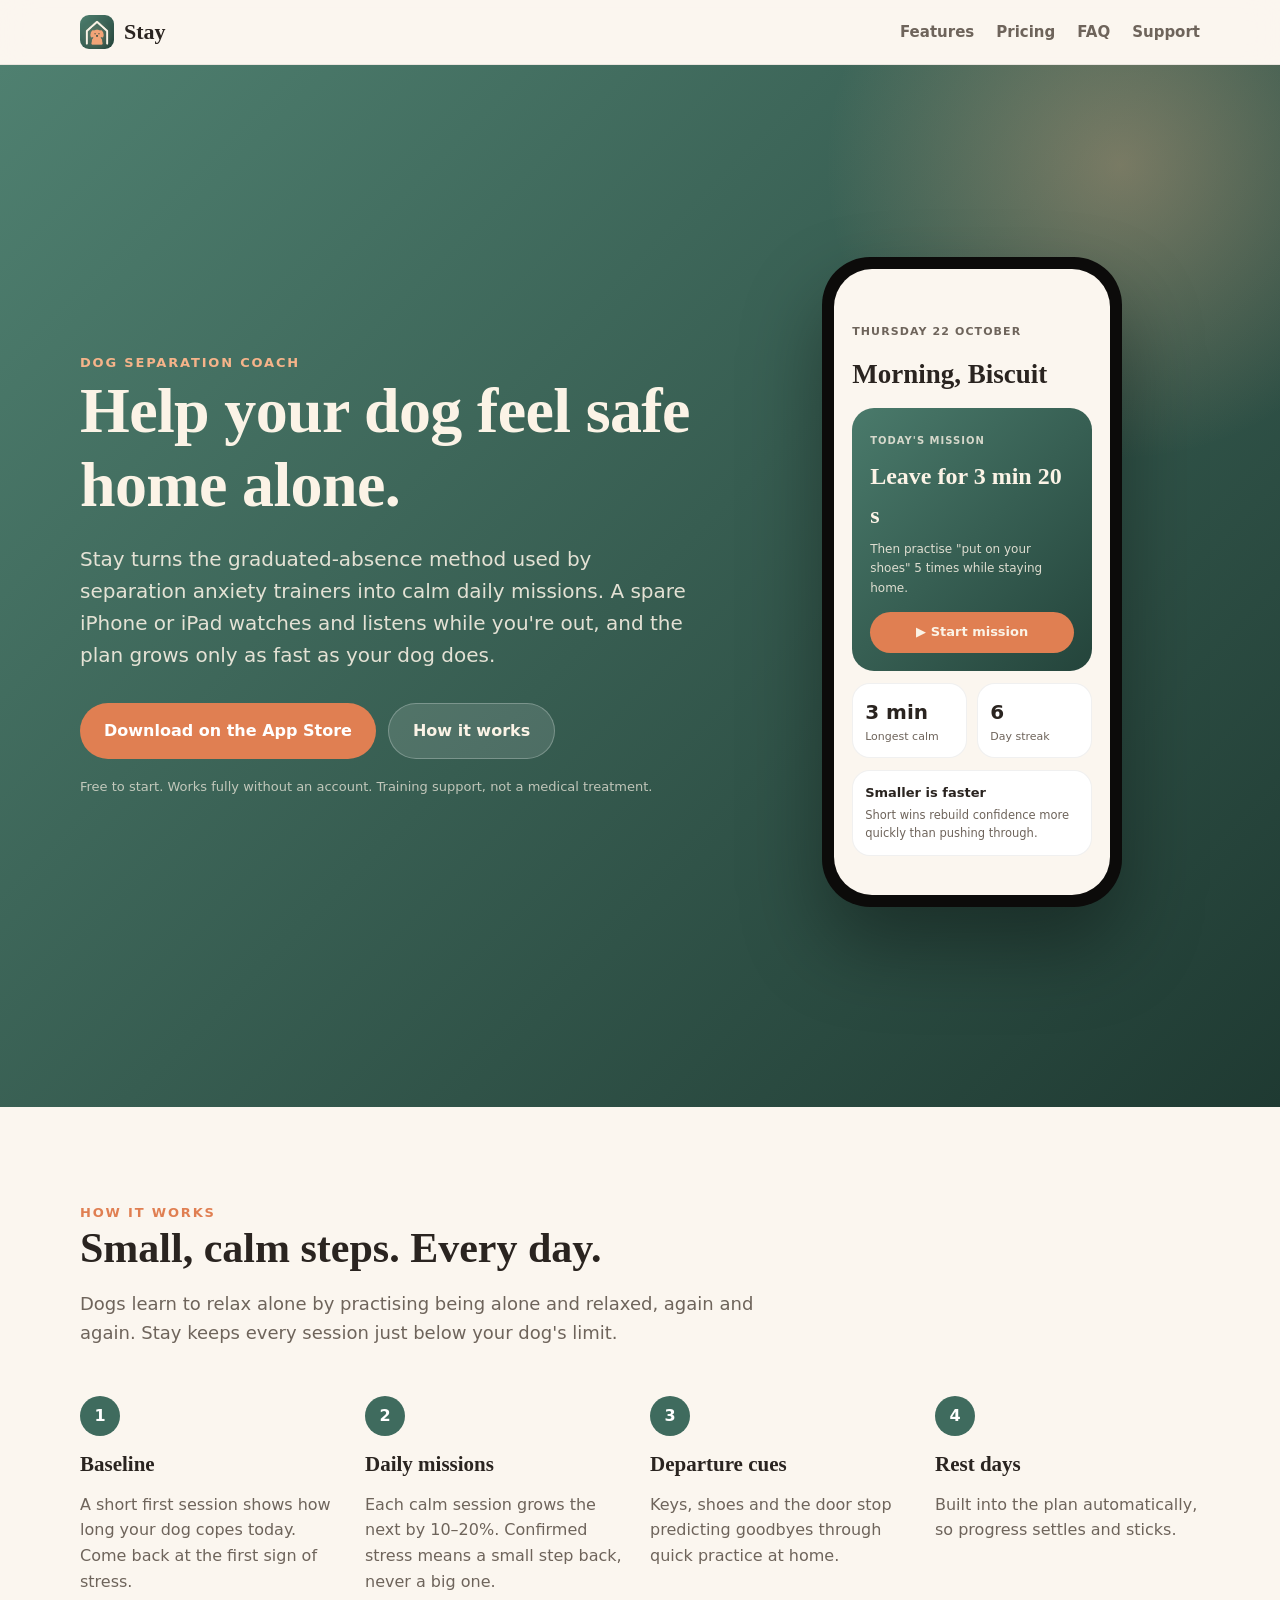
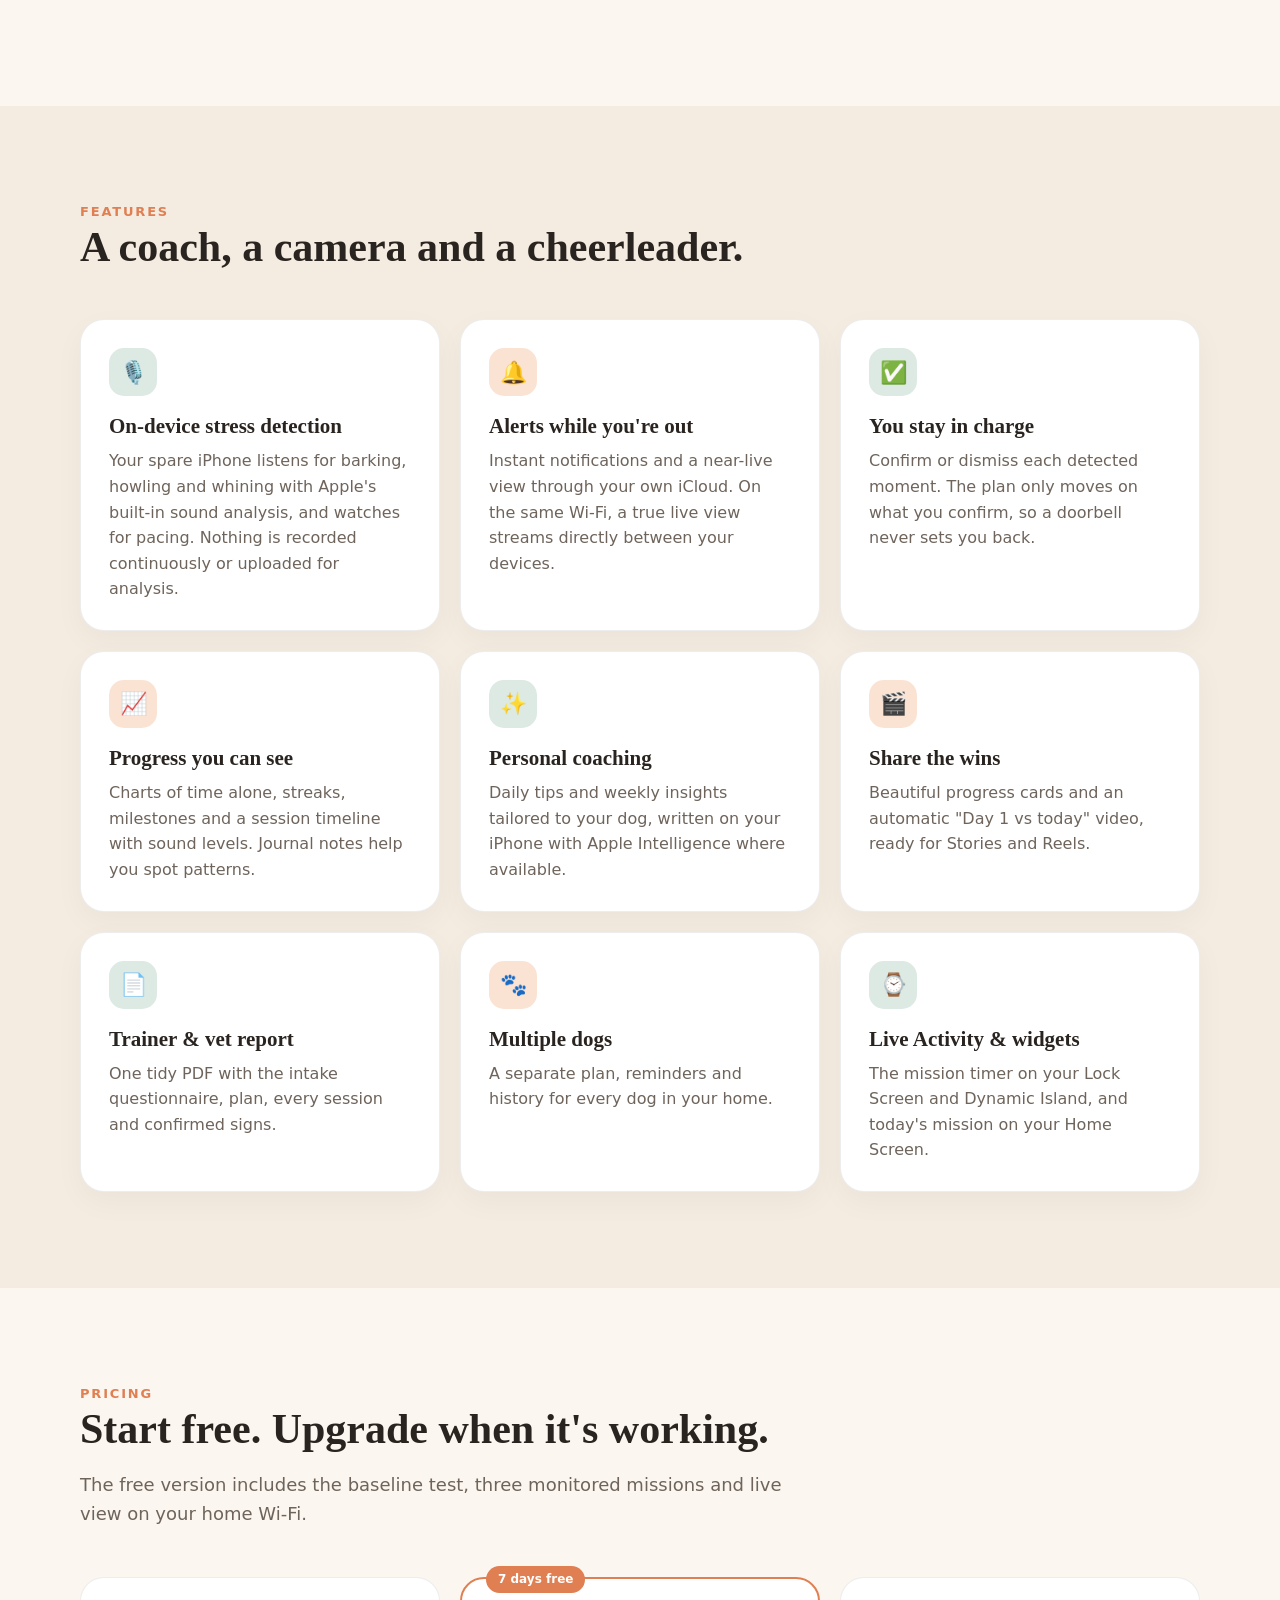
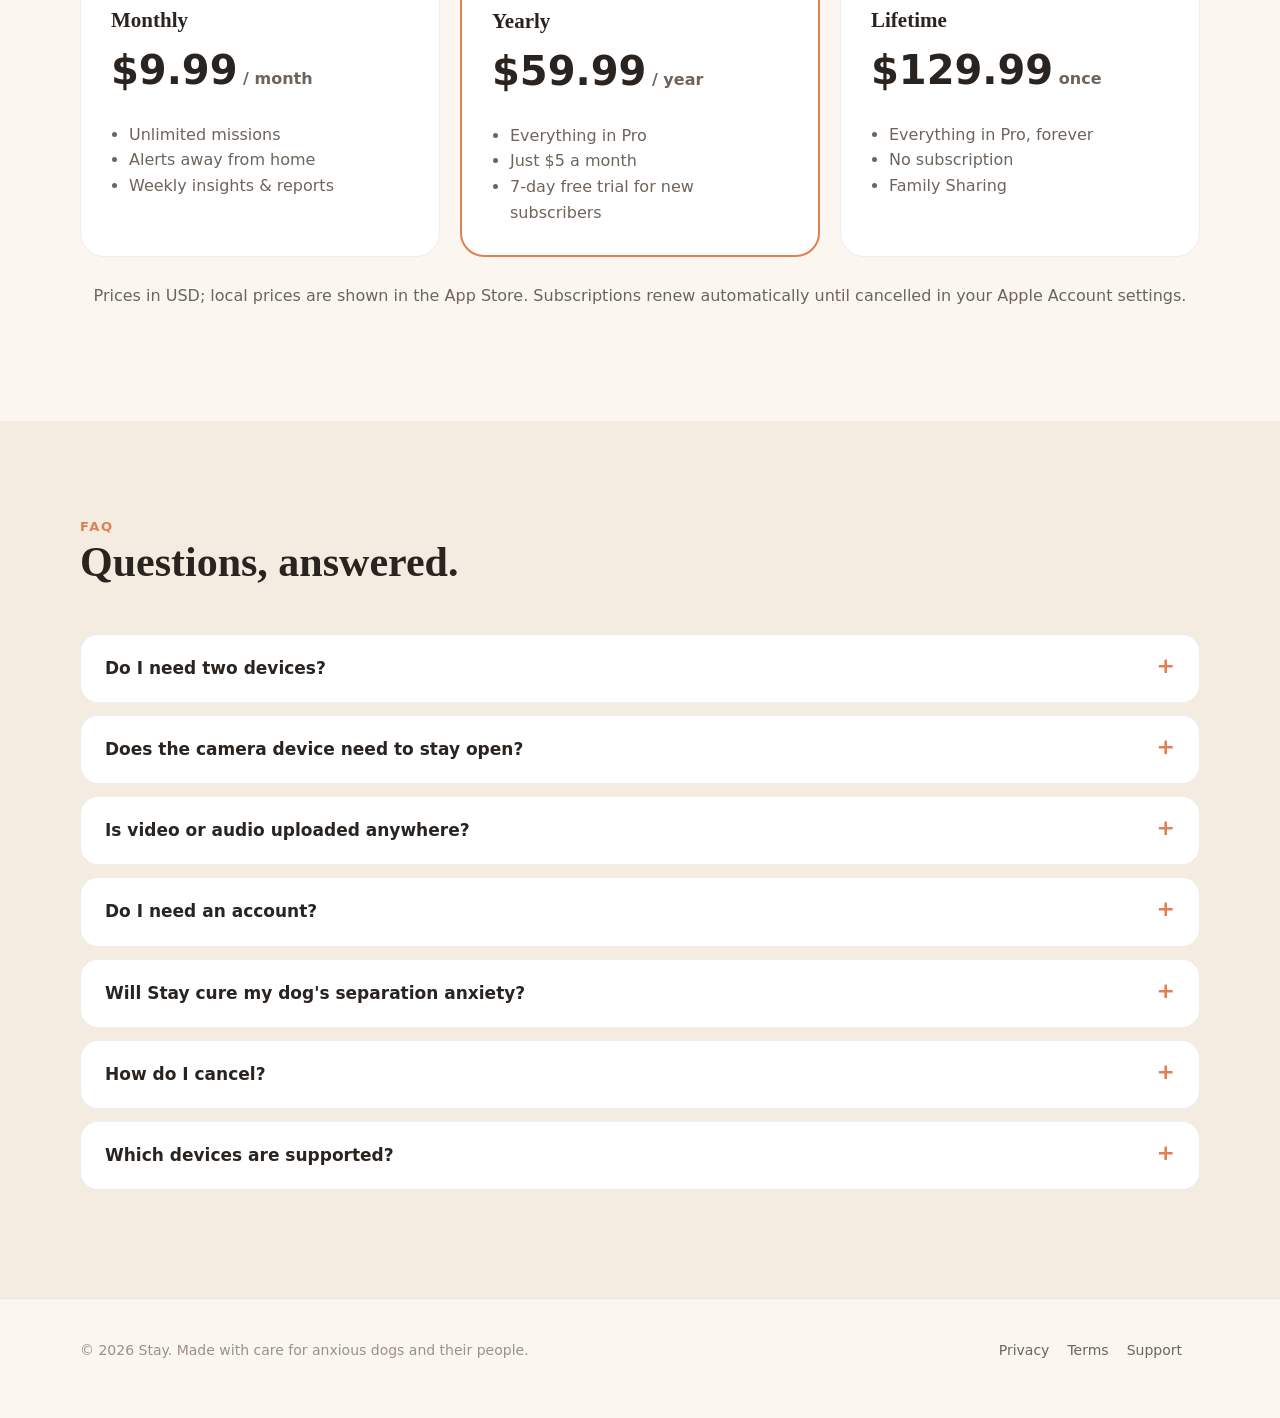
==== website/index.html @ cfc8e320 "Add website, README, tests, iCloud cleanup on unpair Co-Authored-By: Claude Opus 5.5 (1M context) <n" ====
<!doctype html>
<html lang="en">
<head>
  <meta charset="utf-8">
  <meta name="viewport" content="width=device-width, initial-scale=1">
  <title>Stay – Dog Separation Coach</title>
  <meta name="description" content="Stay is a calm, step-by-step home-alone coach for dogs with separation anxiety. A spare iPhone becomes your dog camera; daily missions grow at your dog's pace.">
  <meta property="og:title" content="Stay – Dog Separation Coach">
  <meta property="og:description" content="Daily missions, on-device stress detection and gentle alerts to help your dog feel safe home alone.">
  <meta property="og:image" content="assets/icon-512.png">
  <link rel="icon" href="assets/favicon-64.png">
  <link rel="apple-touch-icon" href="assets/icon-512.png">
  <link rel="stylesheet" href="assets/style.css">
</head>
<body>
  <header class="nav">
    <div class="wrap">
      <a class="brand" href="index.html"><img src="assets/icon-512.png" alt="">Stay</a>
      <nav>
        <a class="hide-sm" href="#features">Features</a>
        <a class="hide-sm" href="#pricing">Pricing</a>
        <a href="#faq">FAQ</a>
        <a href="support.html">Support</a>
      </nav>
    </div>
  </header>

  <main>
    <section class="hero">
      <div class="wrap">
        <div>
          <div class="eyebrow">Dog Separation Coach</div>
          <h1>Help your dog feel safe home alone.</h1>
          <p class="lead">Stay turns the graduated-absence method used by separation anxiety trainers into calm daily missions. A spare iPhone or iPad watches and listens while you're out, and the plan grows only as fast as your dog does.</p>
          <div class="cta-row">
            <a class="btn btn-primary" href="#pricing">Download on the App Store</a>
            <a class="btn btn-ghost" href="#how">How it works</a>
          </div>
          <p class="fine">Free to start. Works fully without an account. Training support, not a medical treatment.</p>
        </div>
        <div class="phone" aria-hidden="true">
          <div class="screen">
            <div class="date">Thursday 22 October</div>
            <div class="hi">Morning, Biscuit</div>
            <div class="mission">
              <small>Today's mission</small>
              <strong>Leave for 3 min 20 s</strong>
              <p>Then practise "put on your shoes" 5 times while staying home.</p>
              <span>▶ Start mission</span>
            </div>
            <div class="tiles">
              <div class="tile"><b>3 min</b>Longest calm</div>
              <div class="tile"><b>6</b>Day streak</div>
            </div>
            <div class="tip"><b>Smaller is faster</b>Short wins rebuild confidence more quickly than pushing through.</div>
          </div>
        </div>
      </div>
    </section>

    <section id="how">
      <div class="wrap">
        <div class="section-head">
          <div class="eyebrow">How it works</div>
          <h2>Small, calm steps. Every day.</h2>
          <p>Dogs learn to relax alone by practising being alone and relaxed, again and again. Stay keeps every session just below your dog's limit.</p>
        </div>
        <div class="steps">
          <div class="step"><h3>Baseline</h3><p>A short first session shows how long your dog copes today. Come back at the first sign of stress.</p></div>
          <div class="step"><h3>Daily missions</h3><p>Each calm session grows the next by 10–20%. Confirmed stress means a small step back, never a big one.</p></div>
          <div class="step"><h3>Departure cues</h3><p>Keys, shoes and the door stop predicting goodbyes through quick practice at home.</p></div>
          <div class="step"><h3>Rest days</h3><p>Built into the plan automatically, so progress settles and sticks.</p></div>
        </div>
      </div>
    </section>

    <section id="features" class="band">
      <div class="wrap">
        <div class="section-head">
          <div class="eyebrow">Features</div>
          <h2>A coach, a camera and a cheerleader.</h2>
        </div>
        <div class="grid-3">
          <div class="card"><div class="icon">🎙️</div><h3>On-device stress detection</h3><p>Your spare iPhone listens for barking, howling and whining with Apple's built-in sound analysis, and watches for pacing. Nothing is recorded continuously or uploaded for analysis.</p></div>
          <div class="card"><div class="icon warm">🔔</div><h3>Alerts while you're out</h3><p>Instant notifications and a near-live view through your own iCloud. On the same Wi-Fi, a true live view streams directly between your devices.</p></div>
          <div class="card"><div class="icon">✅</div><h3>You stay in charge</h3><p>Confirm or dismiss each detected moment. The plan only moves on what you confirm, so a doorbell never sets you back.</p></div>
          <div class="card"><div class="icon warm">📈</div><h3>Progress you can see</h3><p>Charts of time alone, streaks, milestones and a session timeline with sound levels. Journal notes help you spot patterns.</p></div>
          <div class="card"><div class="icon">✨</div><h3>Personal coaching</h3><p>Daily tips and weekly insights tailored to your dog, written on your iPhone with Apple Intelligence where available.</p></div>
          <div class="card"><div class="icon warm">🎬</div><h3>Share the wins</h3><p>Beautiful progress cards and an automatic "Day 1 vs today" video, ready for Stories and Reels.</p></div>
          <div class="card"><div class="icon">📄</div><h3>Trainer &amp; vet report</h3><p>One tidy PDF with the intake questionnaire, plan, every session and confirmed signs.</p></div>
          <div class="card"><div class="icon warm">🐾</div><h3>Multiple dogs</h3><p>A separate plan, reminders and history for every dog in your home.</p></div>
          <div class="card"><div class="icon">⌚️</div><h3>Live Activity &amp; widgets</h3><p>The mission timer on your Lock Screen and Dynamic Island, and today's mission on your Home Screen.</p></div>
        </div>
      </div>
    </section>

    <section id="pricing">
      <div class="wrap">
        <div class="section-head">
          <div class="eyebrow">Pricing</div>
          <h2>Start free. Upgrade when it's working.</h2>
          <p>The free version includes the baseline test, three monitored missions and live view on your home Wi-Fi.</p>
        </div>
        <div class="plans">
          <div class="plan"><h3>Monthly</h3><div class="price">$9.99<small> / month</small></div><ul><li>Unlimited missions</li><li>Alerts away from home</li><li>Weekly insights &amp; reports</li></ul></div>
          <div class="plan best"><span class="badge">7 days free</span><h3>Yearly</h3><div class="price">$59.99<small> / year</small></div><ul><li>Everything in Pro</li><li>Just $5 a month</li><li>7-day free trial for new subscribers</li></ul></div>
          <div class="plan"><h3>Lifetime</h3><div class="price">$129.99<small> once</small></div><ul><li>Everything in Pro, forever</li><li>No subscription</li><li>Family Sharing</li></ul></div>
        </div>
        <p class="free-note">Prices in USD; local prices are shown in the App Store. Subscriptions renew automatically until cancelled in your Apple Account settings.</p>
      </div>
    </section>

    <section id="faq" class="band">
      <div class="wrap">
        <div class="section-head"><div class="eyebrow">FAQ</div><h2>Questions, answered.</h2></div>
        <details><summary>Do I need two devices?</summary><p>Stay works best with your own phone plus a spare iPhone or iPad left at home as the dog camera. With one device you can still run missions, use the timer and note what you see when you come back.</p></details>
        <details><summary>Does the camera device need to stay open?</summary><p>Yes. iOS only lets apps use the camera while they're on screen. Stay dims the screen, keeps the device awake and suggests Guided Access and keeping it plugged in.</p></details>
        <details><summary>Is video or audio uploaded anywhere?</summary><p>Sound and movement are analysed on the camera device. Stay never records continuously. To give you alerts away from home, small snapshots and event details are stored in your own iCloud (CloudKit) and removed after your phone receives them. We never see them.</p></details>
        <details><summary>Do I need an account?</summary><p>No. Stay works without any sign-up. Remote alerts use the iCloud account already on your devices.</p></details>
        <details><summary>Will Stay cure my dog's separation anxiety?</summary><p>Stay is training support based on graduated-absence methods. It doesn't diagnose or treat any condition. Many dogs improve with patient practice; if your dog is very distressed, has hurt themselves, or isn't improving, please talk to your vet or a certified separation anxiety trainer.</p></details>
        <details><summary>How do I cancel?</summary><p>Open Settings on your iPhone, tap your name, then Subscriptions, and choose Stay. You can also tap "Manage subscription" inside Stay's settings.</p></details>
        <details><summary>Which devices are supported?</summary><p>iPhone and iPad with iOS 17 or later. Apple Intelligence coaching needs a compatible device on iOS 26 or later; everyone else gets the built-in coach.</p></details>
      </div>
    </section>
  </main>

  <footer>
    <div class="wrap">
      <div>© <span id="year">2026</span> Stay. Made with care for anxious dogs and their people.</div>
      <div><a href="privacy.html">Privacy</a><a href="terms.html">Terms</a><a href="support.html">Support</a></div>
    </div>
  </footer>
  <script>document.getElementById("year").textContent = new Date().getFullYear();</script>
</body>
</html>
---- website/assets/style.css ----
:root {
  --ink: #2a2420;
  --ink-2: #6e645b;
  --ink-3: #9c9187;
  --canvas: #fbf6ef;
  --surface: #ffffff;
  --raised: #f4ece1;
  --sage: #3f6b5e;
  --sage-deep: #24443b;
  --sage-soft: #dde9e3;
  --apricot: #e07f52;
  --apricot-soft: #fbe3d4;
  --cream: #fbf3e6;
  --line: rgba(0, 0, 0, 0.07);
  --radius: 24px;
  --serif: "New York", "Iowan Old Style", "Palatino Linotype", Georgia, serif;
  --sans: ui-rounded, "SF Pro Rounded", -apple-system, BlinkMacSystemFont, "Segoe UI", system-ui, sans-serif;
}

@media (prefers-color-scheme: dark) {
  :root {
    --ink: #f4ede4;
    --ink-2: #b9aea2;
    --ink-3: #857b71;
    --canvas: #14120f;
    --surface: #211d19;
    --raised: #2b2621;
    --sage: #86b9a8;
    --sage-soft: #23352f;
    --apricot: #f2a477;
    --apricot-soft: #3b2a20;
    --line: rgba(255, 255, 255, 0.1);
  }
}

* { box-sizing: border-box; }
html { scroll-behavior: smooth; }
body {
  margin: 0;
  font-family: var(--sans);
  color: var(--ink);
  background: var(--canvas);
  line-height: 1.6;
  -webkit-font-smoothing: antialiased;
}
img { max-width: 100%; display: block; }
a { color: var(--sage); }
.wrap { width: min(1120px, 100% - 40px); margin: 0 auto; }

/* Nav */
.nav { position: sticky; top: 0; z-index: 10; backdrop-filter: saturate(1.4) blur(16px); background: color-mix(in srgb, var(--canvas) 82%, transparent); border-bottom: 1px solid var(--line); }
.nav .wrap { display: flex; align-items: center; justify-content: space-between; height: 64px; }
.brand { display: flex; align-items: center; gap: 10px; text-decoration: none; color: var(--ink); font-family: var(--serif); font-size: 22px; font-weight: 600; }
.brand img { width: 34px; height: 34px; border-radius: 9px; }
.nav nav { display: flex; gap: 22px; }
.nav nav a { color: var(--ink-2); text-decoration: none; font-weight: 600; font-size: 15px; }
.nav nav a:hover { color: var(--ink); }
@media (max-width: 640px) { .nav nav a.hide-sm { display: none; } }

/* Buttons */
.btn { display: inline-flex; align-items: center; gap: 8px; padding: 14px 24px; border-radius: 999px; font-weight: 700; text-decoration: none; transition: transform .15s ease; }
.btn:hover { transform: translateY(-1px); }
.btn-primary { background: var(--apricot); color: #fff; }
.btn-ghost { background: rgba(255,255,255,.12); color: var(--cream); border: 1px solid rgba(255,255,255,.25); }

/* Hero */
.hero { background: linear-gradient(135deg, #4f8070, #1f3a32); color: var(--cream); position: relative; overflow: hidden; }
.hero::after { content: ""; position: absolute; width: 640px; height: 640px; right: -160px; top: -220px; background: radial-gradient(circle, rgba(246,180,138,.35), transparent 65%); }
.hero .wrap { display: grid; grid-template-columns: 1.15fr .85fr; gap: 48px; align-items: center; padding: 96px 0 104px; position: relative; z-index: 1; }
.eyebrow { text-transform: uppercase; letter-spacing: .14em; font-size: 13px; font-weight: 800; color: var(--apricot); }
.hero .eyebrow { color: #f6b48a; }
h1, h2, h3 { font-family: var(--serif); font-weight: 600; line-height: 1.15; margin: 0; }
h1 { font-size: clamp(40px, 6vw, 64px); letter-spacing: -.01em; }
h2 { font-size: clamp(30px, 4vw, 42px); }
h3 { font-size: 21px; }
.lead { font-size: 20px; opacity: .88; max-width: 34em; margin: 22px 0 32px; }
.cta-row { display: flex; gap: 12px; flex-wrap: wrap; }
.fine { font-size: 13px; opacity: .7; margin-top: 18px; }

/* Phone mock */
.phone { width: 300px; margin: 0 auto; aspect-ratio: 9 / 19.5; border-radius: 48px; background: #0c0b0a; padding: 12px; box-shadow: 0 40px 80px rgba(0,0,0,.35); }
.screen { height: 100%; border-radius: 38px; background: #fbf6ef; color: #2a2420; padding: 54px 18px 18px; display: flex; flex-direction: column; gap: 12px; overflow: hidden; }
.screen .date { font-size: 11px; font-weight: 800; letter-spacing: .1em; text-transform: uppercase; color: #6e645b; }
.screen .hi { font-family: var(--serif); font-size: 27px; font-weight: 600; }
.mission { background: linear-gradient(135deg, #4a7a6b, #24443b); color: var(--cream); border-radius: 22px; padding: 18px; }
.mission small { font-size: 10px; font-weight: 800; letter-spacing: .1em; text-transform: uppercase; opacity: .8; }
.mission strong { display: block; font-family: var(--serif); font-size: 24px; margin: 6px 0; }
.mission p { margin: 0 0 14px; font-size: 12px; opacity: .85; }
.mission span { display: block; text-align: center; background: #e07f52; border-radius: 999px; padding: 10px; font-weight: 800; font-size: 13px; }
.tiles { display: grid; grid-template-columns: 1fr 1fr; gap: 10px; }
.tile { background: #fff; border-radius: 18px; padding: 12px; font-size: 11px; color: #6e645b; border: 1px solid rgba(0,0,0,.06); }
.tile b { display: block; font-size: 20px; color: #2a2420; }
.tip { background: #fff; border-radius: 18px; padding: 12px; font-size: 11.5px; color: #6e645b; border: 1px solid rgba(0,0,0,.06); }
.tip b { color: #2a2420; display: block; font-size: 13px; margin-bottom: 2px; }

/* Sections */
section { padding: 96px 0; }
.section-head { max-width: 720px; margin-bottom: 48px; }
.section-head p { color: var(--ink-2); font-size: 18px; }
.grid-3 { display: grid; grid-template-columns: repeat(3, 1fr); gap: 20px; }
.card { background: var(--surface); border: 1px solid var(--line); border-radius: var(--radius); padding: 28px; box-shadow: 0 10px 30px rgba(0,0,0,.04); }
.card p { color: var(--ink-2); margin: 10px 0 0; }
.icon { width: 48px; height: 48px; border-radius: 15px; background: var(--sage-soft); color: var(--sage); display: grid; place-items: center; font-size: 22px; margin-bottom: 18px; }
.icon.warm { background: var(--apricot-soft); color: var(--apricot); }

.steps { counter-reset: step; display: grid; grid-template-columns: repeat(4, 1fr); gap: 20px; }
.step { position: relative; padding-top: 56px; }
.step::before { counter-increment: step; content: counter(step); position: absolute; top: 0; left: 0; width: 40px; height: 40px; border-radius: 50%; background: var(--sage); color: #fff; display: grid; place-items: center; font-weight: 800; }
.step p { color: var(--ink-2); }

.band { background: var(--raised); }

/* Pricing */
.plans { display: grid; grid-template-columns: repeat(3, 1fr); gap: 20px; }
.plan { background: var(--surface); border: 1px solid var(--line); border-radius: var(--radius); padding: 30px; display: flex; flex-direction: column; gap: 6px; }
.plan.best { border: 2px solid var(--apricot); position: relative; }
.plan .badge { position: absolute; top: -13px; left: 24px; background: var(--apricot); color: #fff; font-size: 12px; font-weight: 800; padding: 4px 12px; border-radius: 999px; }
.price { font-size: 40px; font-weight: 800; }
.price small { font-size: 16px; color: var(--ink-2); font-weight: 600; }
.plan ul { padding-left: 18px; color: var(--ink-2); margin: 14px 0 0; }
.free-note { margin-top: 26px; color: var(--ink-2); text-align: center; }

/* FAQ */
details { background: var(--surface); border: 1px solid var(--line); border-radius: 18px; padding: 20px 24px; margin-bottom: 12px; }
summary { cursor: pointer; font-weight: 700; font-size: 17px; list-style: none; display: flex; justify-content: space-between; gap: 16px; }
summary::after { content: "+"; color: var(--apricot); font-size: 22px; line-height: 1; }
details[open] summary::after { content: "–"; }
details p { color: var(--ink-2); margin: 12px 0 0; }

/* Legal pages */
.doc { max-width: 760px; padding: 64px 0 96px; }
.doc h1 { font-size: clamp(34px, 5vw, 48px); margin-bottom: 8px; }
.doc h2 { font-size: 24px; margin: 40px 0 10px; }
.doc p, .doc li { color: var(--ink-2); }
.doc .updated { color: var(--ink-3); margin-bottom: 32px; }
.callout { background: var(--sage-soft); border-radius: 18px; padding: 18px 22px; color: var(--ink); }

/* Footer */
footer { border-top: 1px solid var(--line); padding: 40px 0 56px; color: var(--ink-3); font-size: 14px; }
footer .wrap { display: flex; justify-content: space-between; gap: 24px; flex-wrap: wrap; }
footer a { color: var(--ink-2); text-decoration: none; margin-right: 18px; }

@media (max-width: 900px) {
  .hero .wrap { grid-template-columns: 1fr; padding: 64px 0 72px; }
  .grid-3, .plans { grid-template-columns: 1fr; }
  .steps { grid-template-columns: 1fr 1fr; }
  section { padding: 64px 0; }
}
@media (max-width: 520px) { .steps { grid-template-columns: 1fr; } .phone { width: 260px; } }
@media (prefers-reduced-motion: reduce) { html { scroll-behavior: auto; } .btn { transition: none; } }
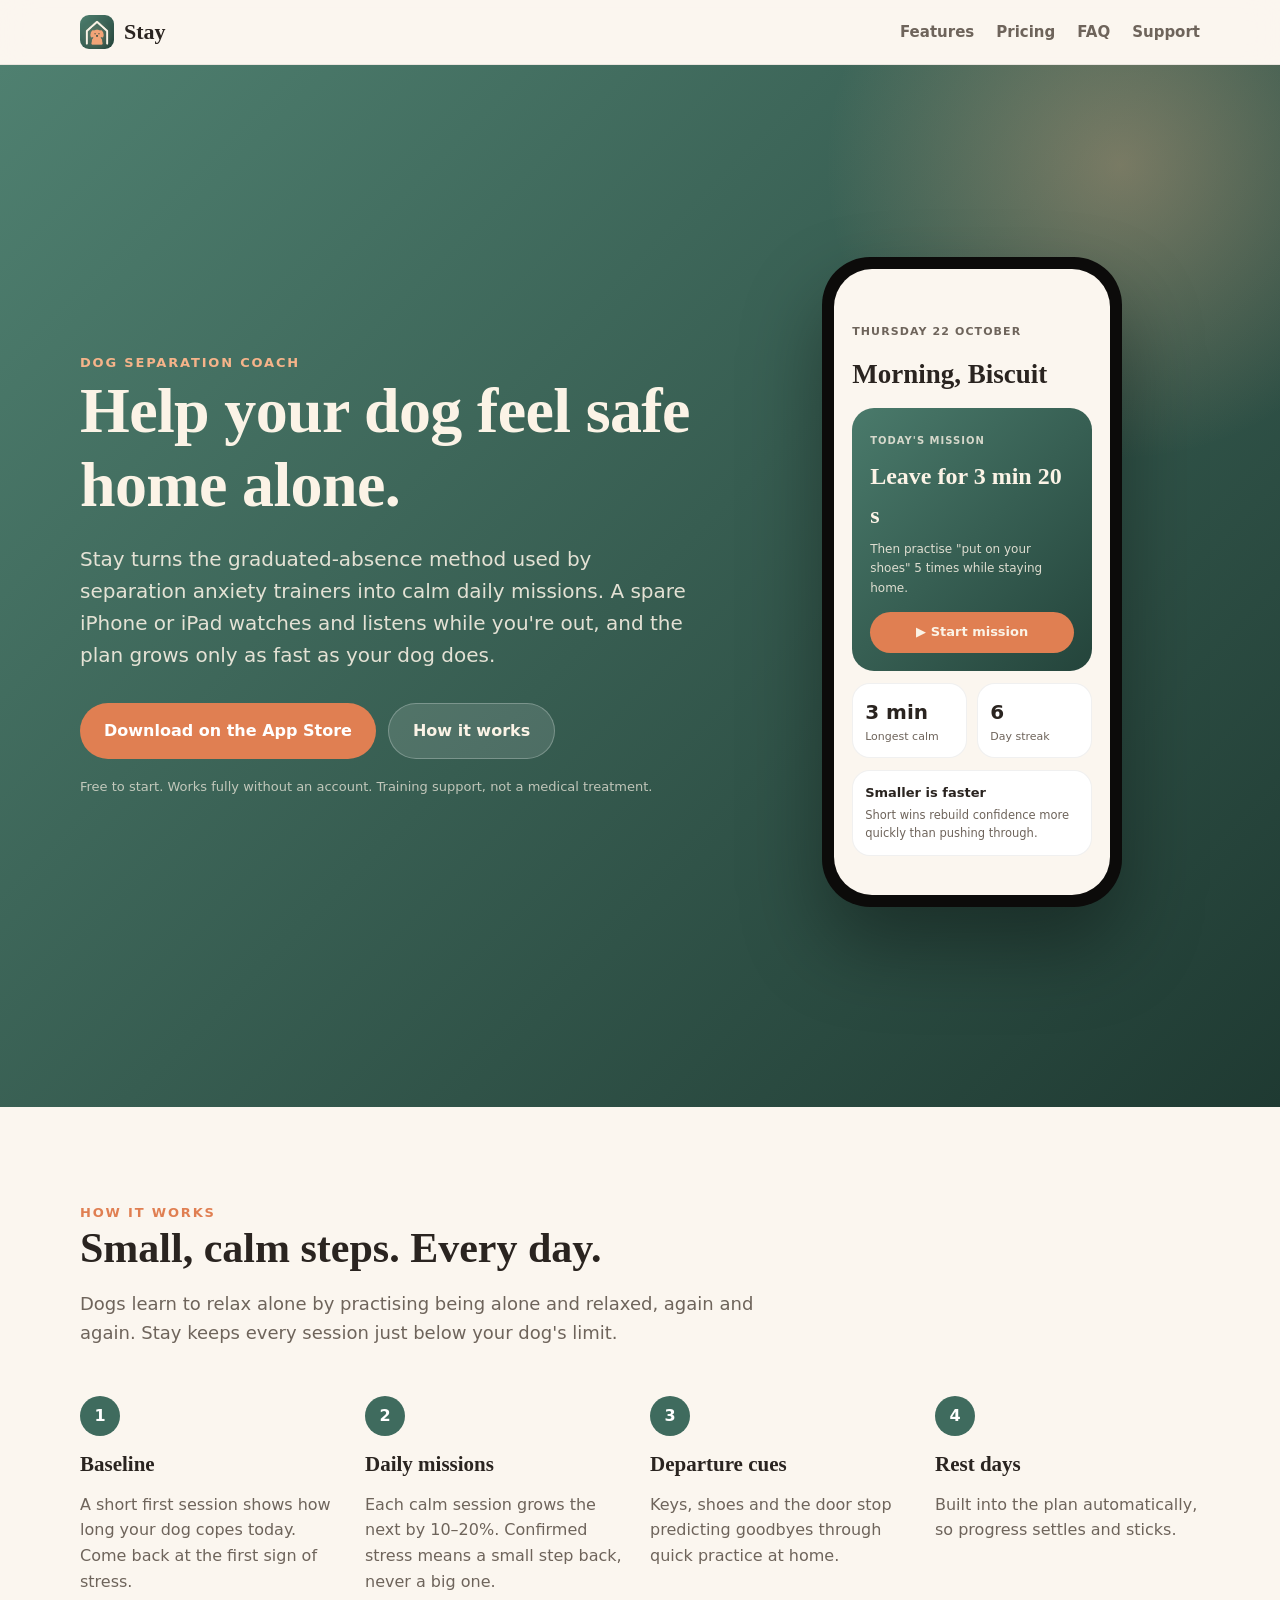
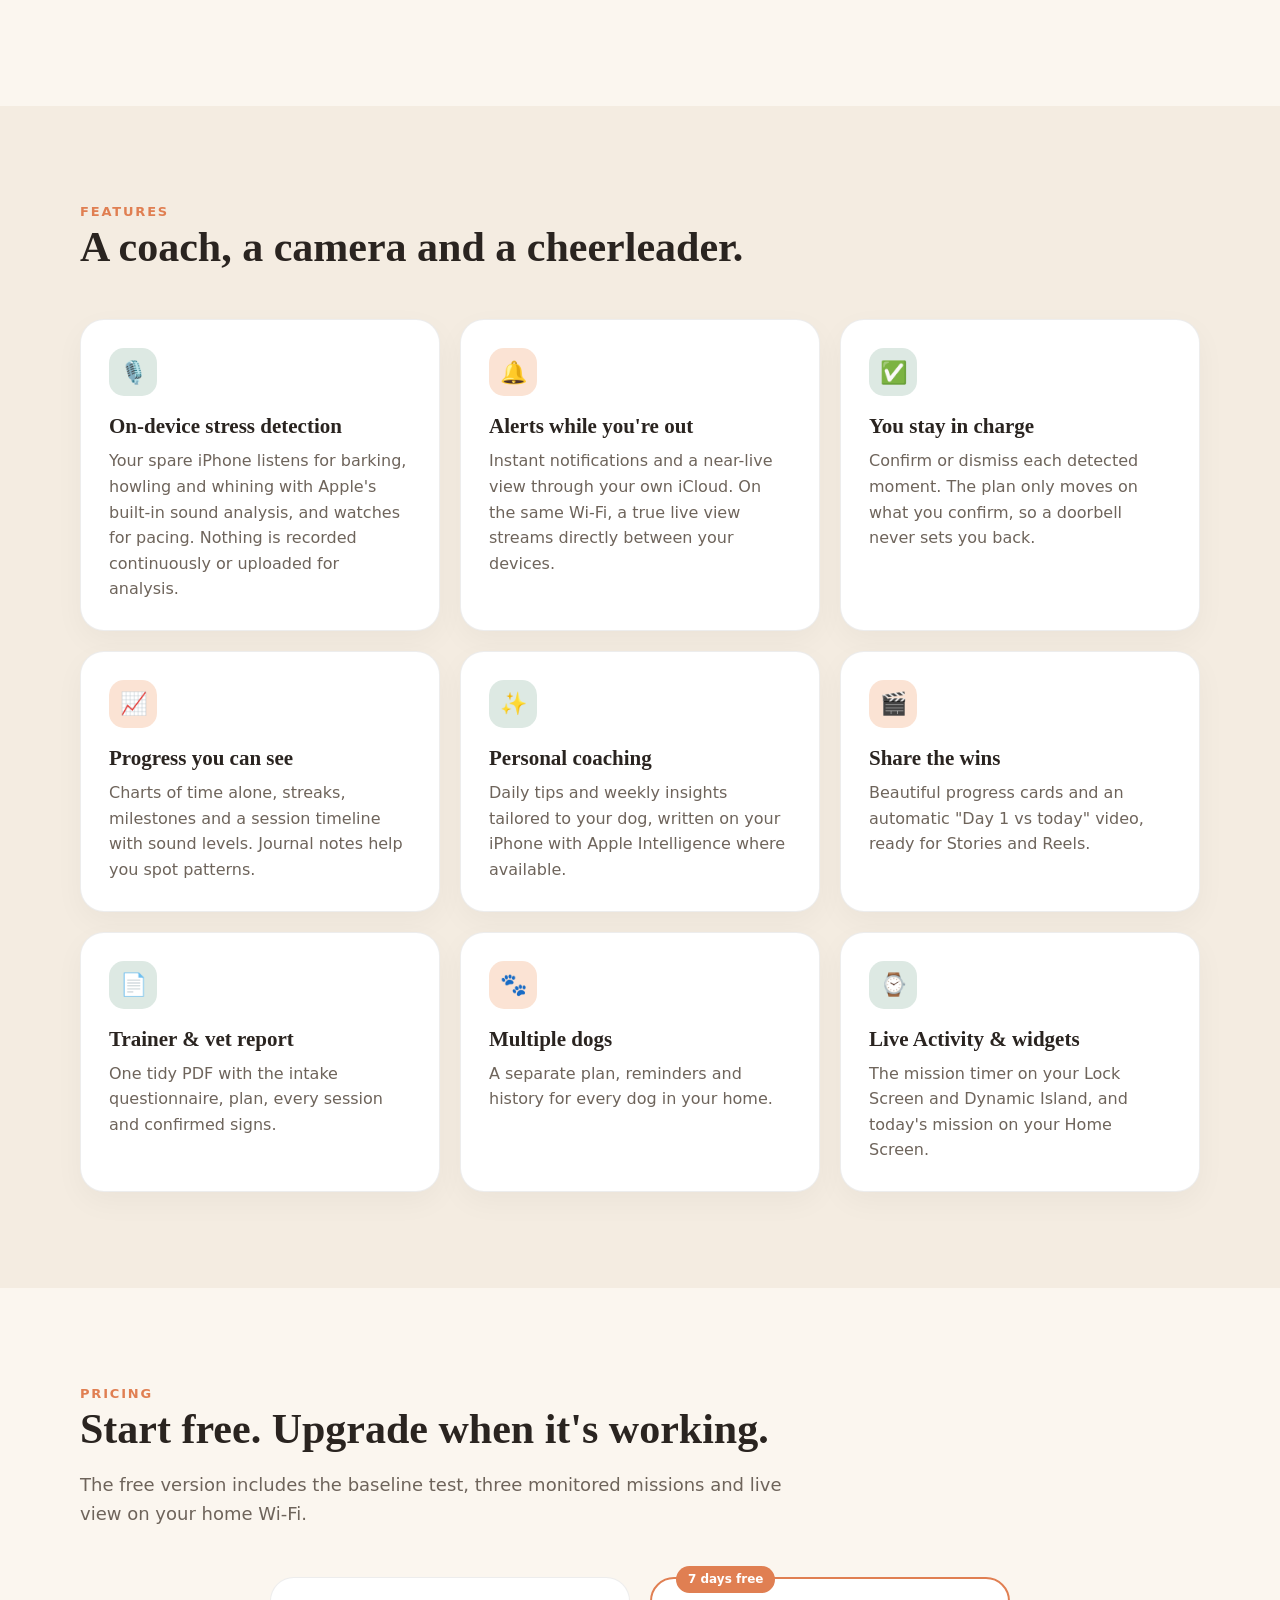
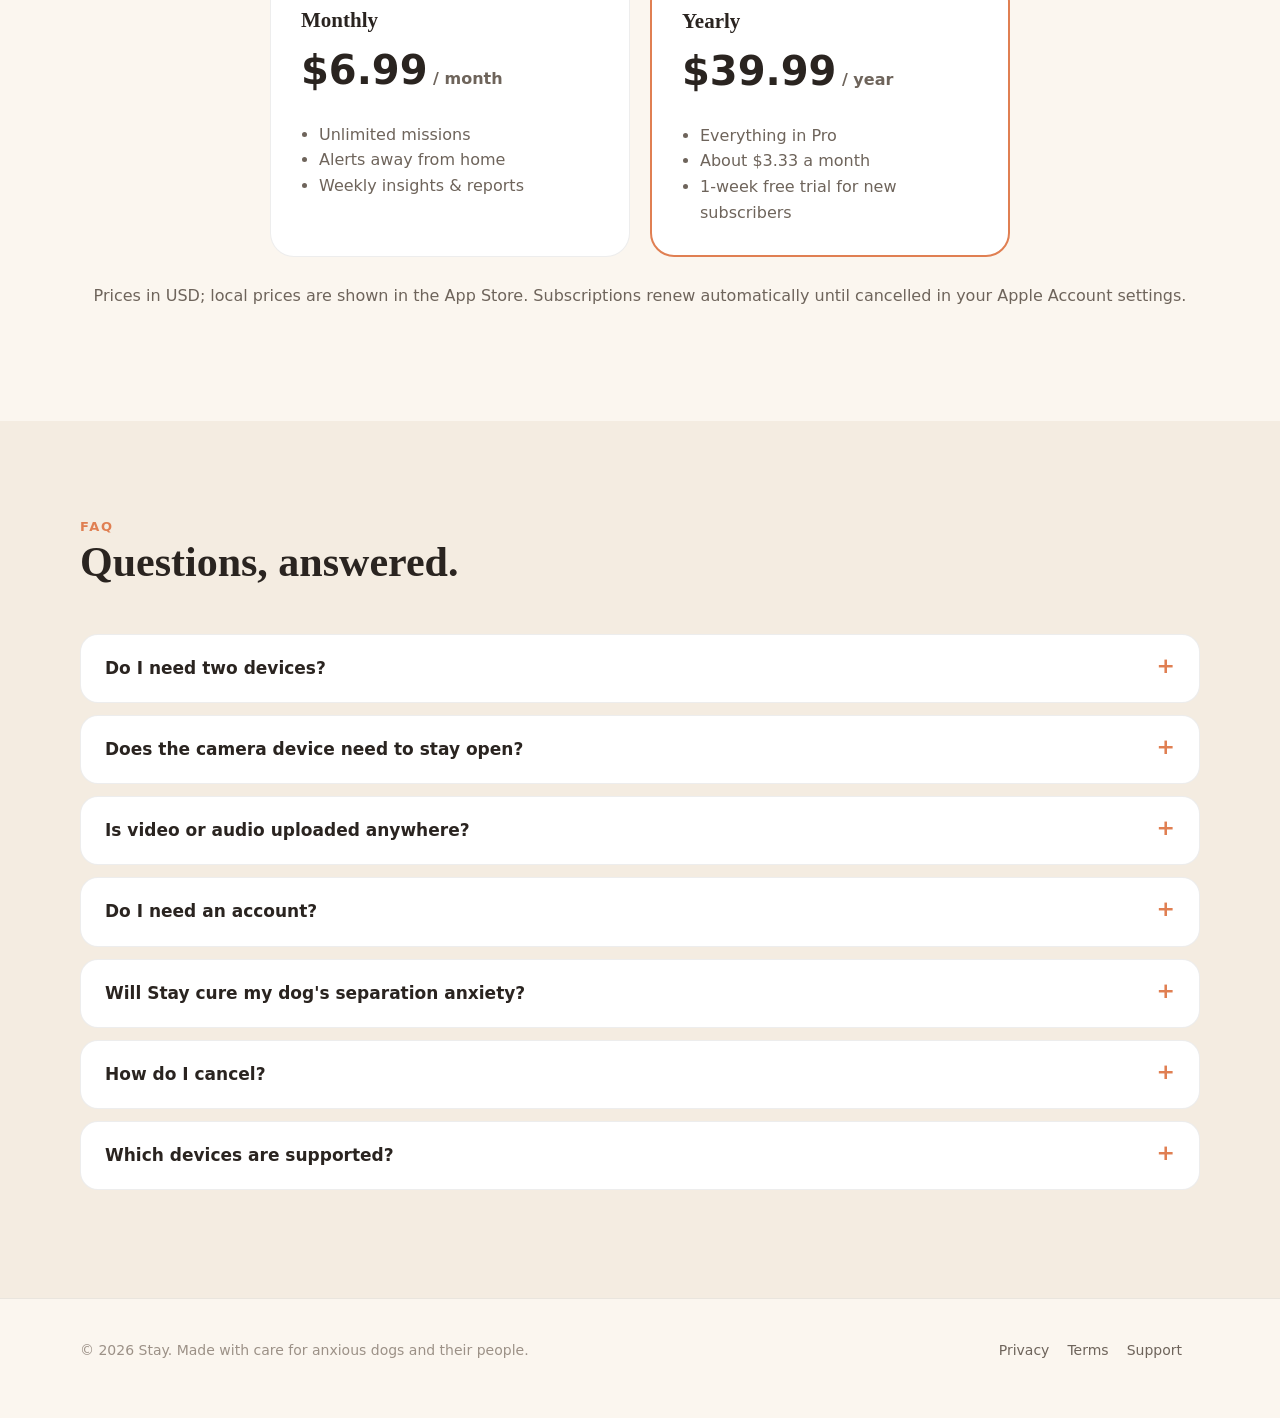
==== commit 05a4b70b: "Release config (com.vaibhavsg, team), two subscriptions, Netlify URLs and support email, iPad tab te" ====
--- a/website/index.html
+++ b/website/index.html
@@ -101,10 +101,9 @@
           <h2>Start free. Upgrade when it's working.</h2>
           <p>The free version includes the baseline test, three monitored missions and live view on your home Wi-Fi.</p>
         </div>
-        <div class="plans">
-          <div class="plan"><h3>Monthly</h3><div class="price">$9.99<small> / month</small></div><ul><li>Unlimited missions</li><li>Alerts away from home</li><li>Weekly insights &amp; reports</li></ul></div>
-          <div class="plan best"><span class="badge">7 days free</span><h3>Yearly</h3><div class="price">$59.99<small> / year</small></div><ul><li>Everything in Pro</li><li>Just $5 a month</li><li>7-day free trial for new subscribers</li></ul></div>
-          <div class="plan"><h3>Lifetime</h3><div class="price">$129.99<small> once</small></div><ul><li>Everything in Pro, forever</li><li>No subscription</li><li>Family Sharing</li></ul></div>
+        <div class="plans two">
+          <div class="plan"><h3>Monthly</h3><div class="price">$6.99<small> / month</small></div><ul><li>Unlimited missions</li><li>Alerts away from home</li><li>Weekly insights &amp; reports</li></ul></div>
+          <div class="plan best"><span class="badge">7 days free</span><h3>Yearly</h3><div class="price">$39.99<small> / year</small></div><ul><li>Everything in Pro</li><li>About $3.33 a month</li><li>1-week free trial for new subscribers</li></ul></div>
         </div>
         <p class="free-note">Prices in USD; local prices are shown in the App Store. Subscriptions renew automatically until cancelled in your Apple Account settings.</p>
       </div>
--- a/website/assets/style.css
+++ b/website/assets/style.css
@@ -112,6 +112,7 @@
 
 /* Pricing */
 .plans { display: grid; grid-template-columns: repeat(3, 1fr); gap: 20px; }
+.plans.two { grid-template-columns: repeat(2, minmax(0, 360px)); justify-content: center; }
 .plan { background: var(--surface); border: 1px solid var(--line); border-radius: var(--radius); padding: 30px; display: flex; flex-direction: column; gap: 6px; }
 .plan.best { border: 2px solid var(--apricot); position: relative; }
 .plan .badge { position: absolute; top: -13px; left: 24px; background: var(--apricot); color: #fff; font-size: 12px; font-weight: 800; padding: 4px 12px; border-radius: 999px; }
